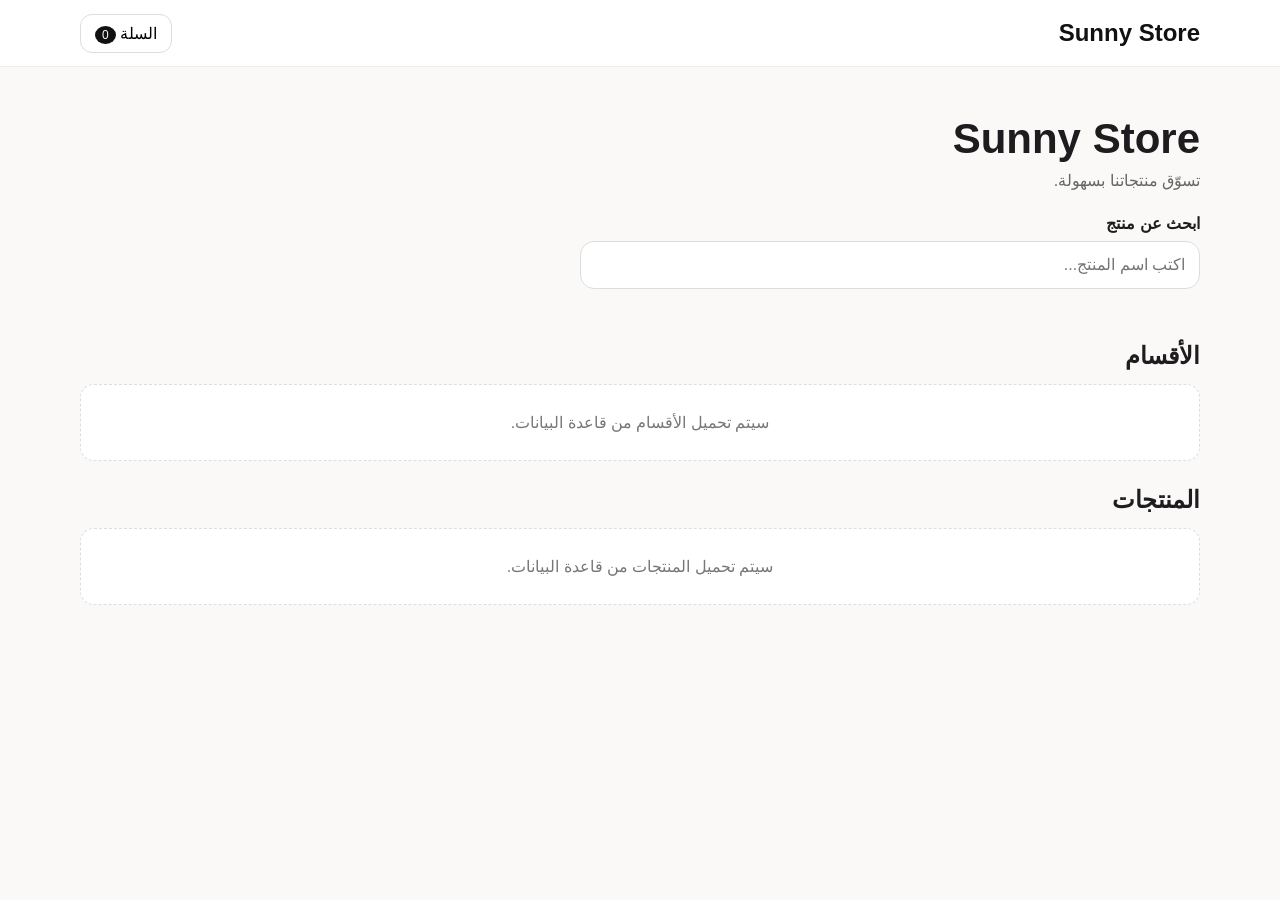
==== index.html @ 1f535475 "Add files via upload" ====
<!doctype html>
<html lang="ar" dir="rtl">
<head>
<meta charset="UTF-8"><meta name="viewport" content="width=device-width,initial-scale=1">
<title>Sunny Store</title><meta name="description" content="Sunny Store">
<link rel="stylesheet" href="style.css">
</head>
<body>
<header><div class="container header"><a class="brand" href="/">Sunny Store</a><button id="cartBtn">السلة <span id="cartCount">0</span></button></div></header>
<main>
<section class="container hero"><h1>Sunny Store</h1><p>تسوّق منتجاتنا بسهولة.</p><label for="search">ابحث عن منتج</label><input id="search" type="search" placeholder="اكتب اسم المنتج...">
</section>
<section class="container"><h2>الأقسام</h2><div id="categories" class="categories"><div class="empty">سيتم تحميل الأقسام من قاعدة البيانات.</div></div></section>
<section class="container"><div class="section-title"><h2>المنتجات</h2><span id="status"></span></div><div id="products" class="products"><div class="empty">سيتم تحميل المنتجات من قاعدة البيانات.</div></div></section>
</main>
<div id="cart" class="drawer-wrap"><div id="overlay" class="overlay"></div><aside class="drawer"><div class="drawer-head"><h2>السلة</h2><button id="closeCart">×</button></div><div id="cartItems" class="cart-items"></div><div class="cart-foot"><b>المجموع: <span id="total">0</span> د.ع</b><button id="checkout" class="primary">تثبيت الطلب</button></div></aside></div>
<div id="modal" class="modal"><div class="modal-card"><div class="drawer-head"><h2>معلومات الطلب</h2><button id="closeModal">×</button></div><form id="orderForm"><label>الاسم<input name="name" required></label><label>رقم الهاتف<input name="phone" type="tel" required></label><label>المحافظة<input name="governorate" required></label><label>العنوان<textarea name="address" required></textarea></label><label>ملاحظات<textarea name="notes"></textarea></label><button class="primary">إرسال الطلب</button><p id="message"></p></form></div></div>
<script type="module" src="app.js"></script>
</body></html>
---- style.css ----
*{box-sizing:border-box}body{margin:0;background:#faf9f7;color:#1d1d1f;font-family:Arial,"Noto Sans Arabic",sans-serif}button,input,textarea{font:inherit}button{cursor:pointer}.container{width:min(1120px,calc(100% - 28px));margin:auto}header{position:sticky;top:0;background:#fff;border-bottom:1px solid #eee;z-index:10}.header{height:66px;display:flex;align-items:center;justify-content:space-between}.brand{font-size:24px;font-weight:800;color:#111;text-decoration:none}header button{background:#fff;border:1px solid #ddd;border-radius:12px;padding:9px 14px}header span{background:#111;color:#fff;border-radius:50%;padding:2px 7px;font-size:12px}.hero{padding:48px 0 28px}.hero h1{font-size:42px;margin:0 0 8px}.hero p{color:#666;margin:0 0 24px}.hero label{display:block;font-weight:700;margin-bottom:8px}.hero input{width:min(620px,100%);padding:14px;border:1px solid #ddd;border-radius:14px;background:#fff}h2{margin:25px 0 14px}.categories{display:grid;grid-template-columns:repeat(5,1fr);gap:12px}.category{background:#fff;border:1px solid #eee;border-radius:14px;padding:18px;text-align:center}.products{display:grid;grid-template-columns:repeat(4,1fr);gap:16px;padding-bottom:60px}.empty{grid-column:1/-1;background:#fff;border:1px dashed #ddd;border-radius:14px;padding:28px;text-align:center;color:#777}.product{background:#fff;border:1px solid #eee;border-radius:16px;overflow:hidden}.image{aspect-ratio:1;background:#f0f0f0;display:grid;place-items:center;color:#999}.info{padding:13px}.info h3{font-size:16px;margin:0 0 8px}.primary{width:100%;border:0;background:#111;color:#fff;border-radius:11px;padding:12px}.drawer-wrap,.modal{display:none}.drawer-wrap.open,.modal.open{display:block}.overlay{position:fixed;inset:0;background:#0005;z-index:20}.drawer{position:fixed;right:0;top:0;height:100%;width:min(430px,92vw);background:#fff;z-index:21;display:flex;flex-direction:column}.drawer-head{display:flex;justify-content:space-between;align-items:center;padding:16px;border-bottom:1px solid #eee}.drawer-head h2{margin:0}.drawer-head button{border:0;background:none;font-size:28px}.cart-items{flex:1;overflow:auto;padding:16px}.cart-foot{padding:16px;border-top:1px solid #eee;display:grid;gap:12px}.modal{position:fixed;inset:0;background:#0006;z-index:30;padding:20px;overflow:auto}.modal-card{max-width:520px;background:#fff;border-radius:18px;margin:6vh auto;overflow:hidden}.modal form{padding:18px;display:grid;gap:13px}.modal label{display:grid;gap:6px;font-weight:700}.modal input,.modal textarea{padding:12px;border:1px solid #ddd;border-radius:10px;width:100%}.modal textarea{min-height:80px}.modal p{color:#555}@media(max-width:800px){.categories{grid-template-columns:repeat(2,1fr)}.products{grid-template-columns:repeat(2,1fr)}}
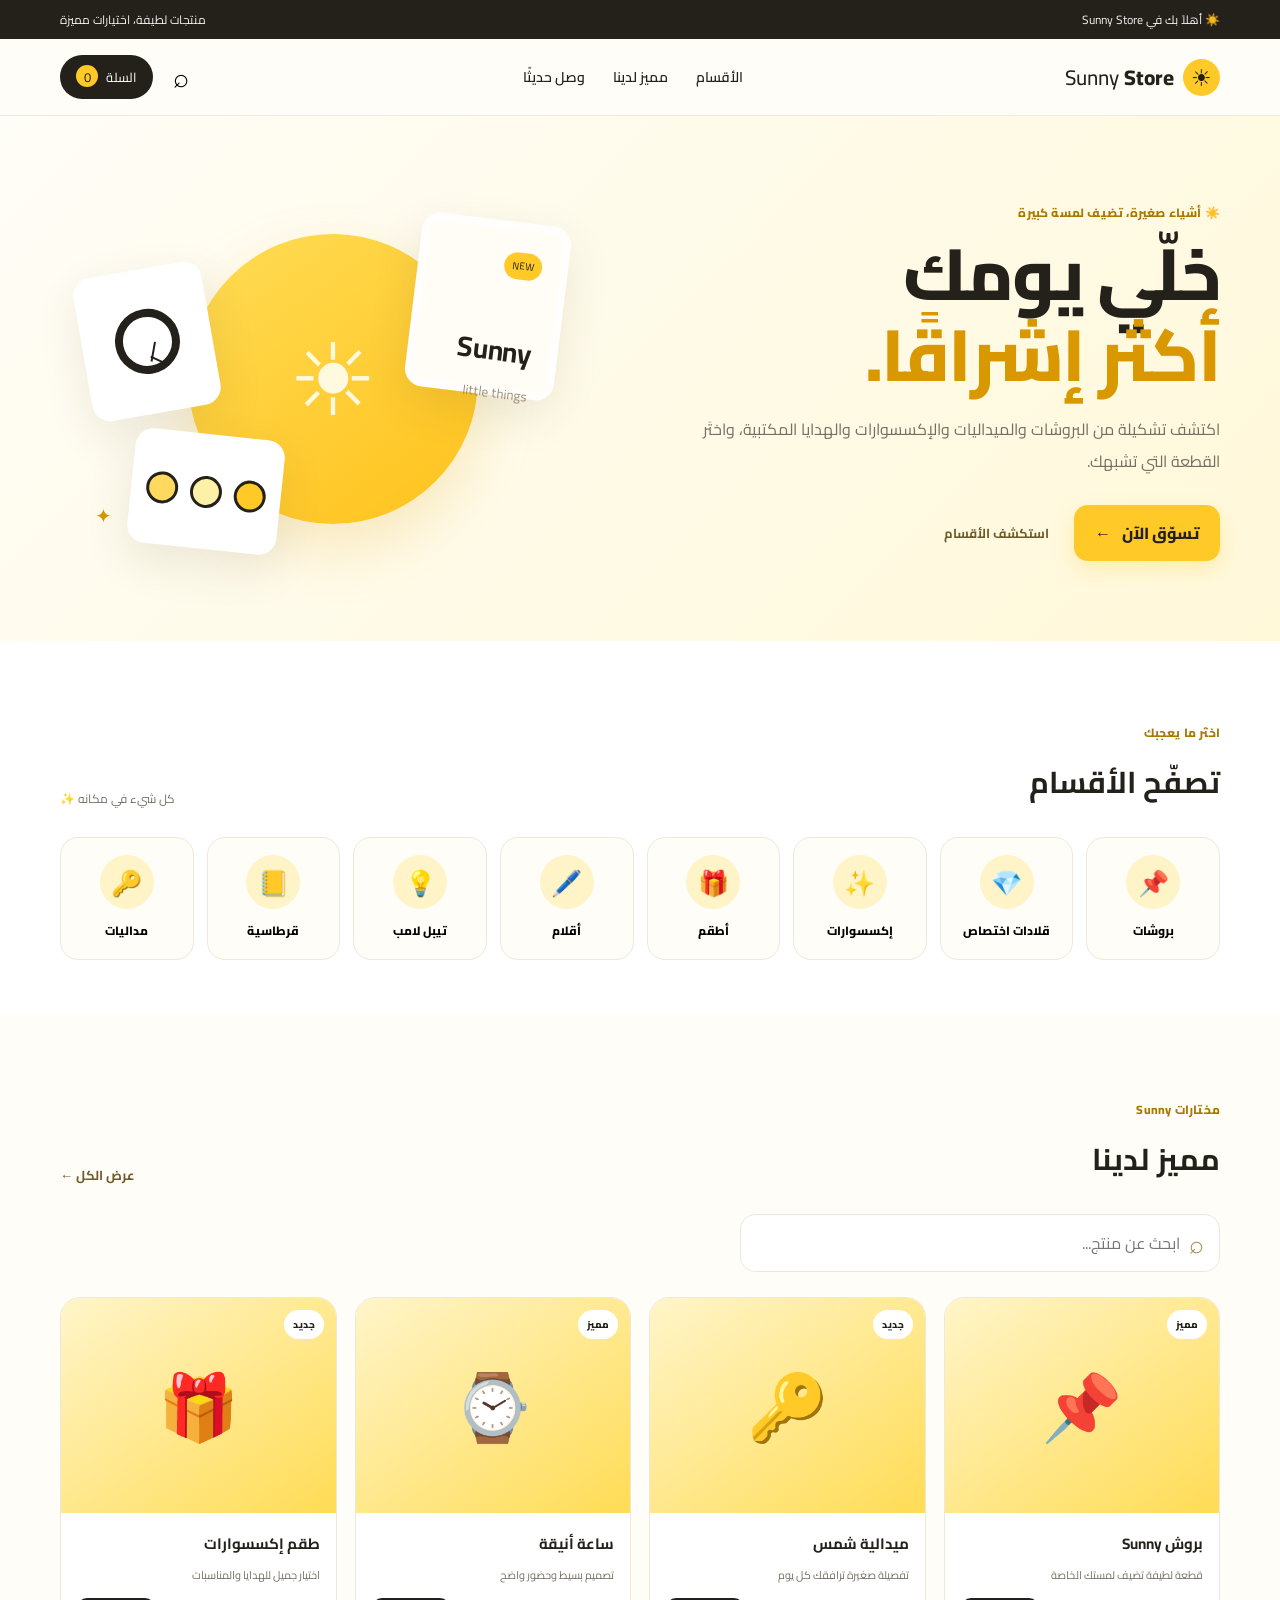
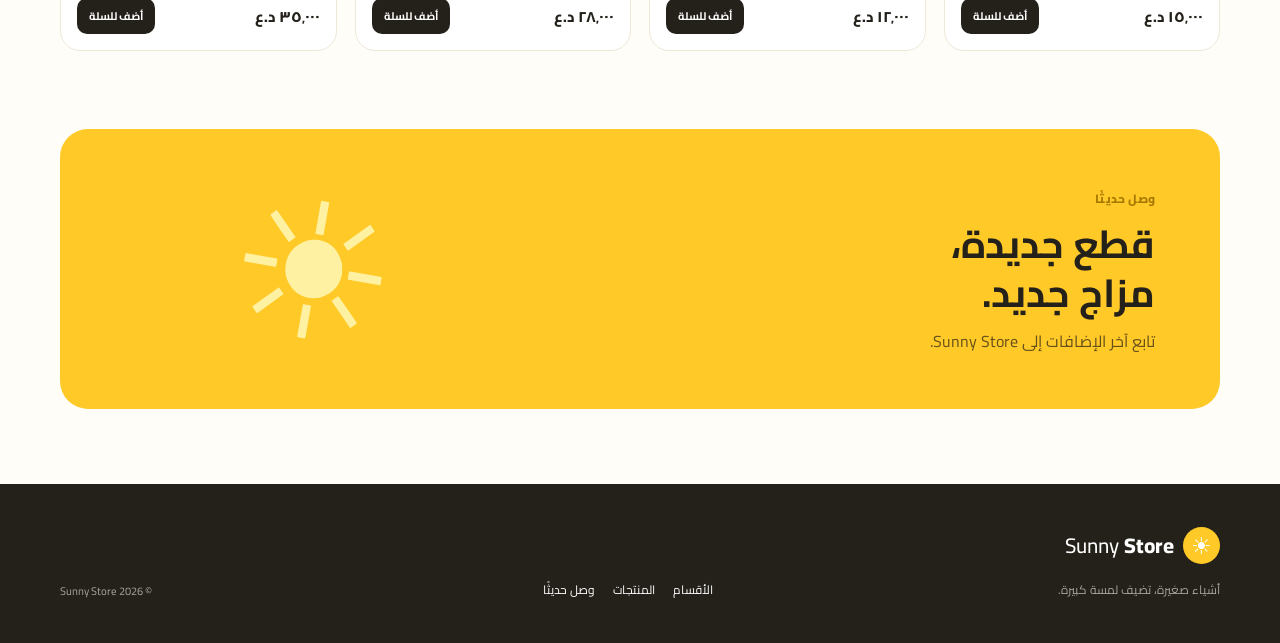
==== commit cdd25d63: "Add files via upload" ====
--- a/index.html
+++ b/index.html
@@ -1,19 +1,63 @@
 <!doctype html>
 <html lang="ar" dir="rtl">
 <head>
-<meta charset="UTF-8"><meta name="viewport" content="width=device-width,initial-scale=1">
-<title>Sunny Store</title><meta name="description" content="Sunny Store">
+<meta charset="UTF-8">
+<meta name="viewport" content="width=device-width,initial-scale=1">
+<title>Sunny Store | أشياء صغيرة، تضيف لمسة كبيرة</title>
+<meta name="description" content="Sunny Store — بروشات، ميداليات، إكسسوارات، أطقم، أقلام، تيبل لامب وقرطاسية.">
+<link rel="preconnect" href="https://fonts.googleapis.com">
+<link rel="preconnect" href="https://fonts.gstatic.com" crossorigin>
+<link href="https://fonts.googleapis.com/css2?family=Cairo:wght@400;500;600;700;800&display=swap" rel="stylesheet">
 <link rel="stylesheet" href="style.css">
 </head>
 <body>
-<header><div class="container header"><a class="brand" href="/">Sunny Store</a><button id="cartBtn">السلة <span id="cartCount">0</span></button></div></header>
-<main>
-<section class="container hero"><h1>Sunny Store</h1><p>تسوّق منتجاتنا بسهولة.</p><label for="search">ابحث عن منتج</label><input id="search" type="search" placeholder="اكتب اسم المنتج...">
+<div class="topbar"><div class="container topbar-inner"><span>☀️ أهلاً بك في Sunny Store</span><span>منتجات لطيفة، اختيارات مميزة</span></div></div>
+<header class="site-header">
+  <div class="container nav">
+    <button class="mobile-menu" id="mobileMenu" aria-label="فتح القائمة">☰</button>
+    <a class="brand" href="#top" aria-label="Sunny Store">
+      <span class="brand-sun">☀</span><span>Sunny <b>Store</b></span>
+    </a>
+    <nav id="mainNav">
+      <a href="#categories">الأقسام</a><a href="#featured">مميز لدينا</a><a href="#new">وصل حديثًا</a>
+    </nav>
+    <div class="nav-actions">
+      <button class="icon-btn" id="searchFocus" aria-label="البحث">⌕</button>
+      <button class="cart-btn" id="cartBtn">السلة <span id="cartCount">0</span></button>
+    </div>
+  </div>
+</header>
+<main id="top">
+<section class="hero">
+  <div class="container hero-grid">
+    <div class="hero-copy">
+      <span class="eyebrow">☀️ أشياء صغيرة، تضيف لمسة كبيرة</span>
+      <h1>خلّي يومك<br><span>أكثر إشراقًا.</span></h1>
+      <p>اكتشف تشكيلة من البروشات والميداليات والإكسسوارات والهدايا المكتبية، واختَر القطعة التي تشبهك.</p>
+      <div class="hero-actions"><a class="primary hero-cta" href="#featured">تسوّق الآن <span>←</span></a><a class="text-link" href="#categories">استكشف الأقسام</a></div>
+    </div>
+    <div class="hero-art" aria-label="Sunny Store">
+      <div class="sun-disc">☀</div><div class="spark s1">✦</div><div class="spark s2">✦</div><div class="spark s3">•</div>
+      <div class="art-card card-one"><span>NEW</span><strong>Sunny</strong><small>little things</small></div>
+      <div class="art-card card-two"><div class="fake-watch"></div></div>
+      <div class="art-card card-three"><div class="fake-pins"><i></i><i></i><i></i></div></div>
+    </div>
+  </div>
 </section>
-<section class="container"><h2>الأقسام</h2><div id="categories" class="categories"><div class="empty">سيتم تحميل الأقسام من قاعدة البيانات.</div></div></section>
-<section class="container"><div class="section-title"><h2>المنتجات</h2><span id="status"></span></div><div id="products" class="products"><div class="empty">سيتم تحميل المنتجات من قاعدة البيانات.</div></div></section>
+<section class="category-strip" id="categories">
+ <div class="container"><div class="section-heading"><div><span class="eyebrow">اختَر ما يعجبك</span><h2>تصفّح الأقسام</h2></div><span class="heading-note">كل شيء في مكانه ✨</span></div>
+ <div id="categoriesGrid" class="categories-grid"></div></div>
+</section>
+<section class="products-section" id="featured">
+ <div class="container"><div class="section-heading"><div><span class="eyebrow">مختارات Sunny</span><h2>مميز لدينا</h2></div><a href="#products" class="text-link">عرض الكل ←</a></div>
+ <div class="search-box"><span>⌕</span><input id="search" type="search" placeholder="ابحث عن منتج..." autocomplete="off"></div>
+ <div id="products" class="products-grid"></div>
+ </div>
+</section>
+<section class="new-section" id="new"><div class="container promo"><div><span class="eyebrow">وصل حديثًا</span><h2>قطع جديدة،<br>مزاج جديد.</h2><p>تابع آخر الإضافات إلى Sunny Store.</p></div><div class="promo-sun">☀</div></div></section>
 </main>
-<div id="cart" class="drawer-wrap"><div id="overlay" class="overlay"></div><aside class="drawer"><div class="drawer-head"><h2>السلة</h2><button id="closeCart">×</button></div><div id="cartItems" class="cart-items"></div><div class="cart-foot"><b>المجموع: <span id="total">0</span> د.ع</b><button id="checkout" class="primary">تثبيت الطلب</button></div></aside></div>
-<div id="modal" class="modal"><div class="modal-card"><div class="drawer-head"><h2>معلومات الطلب</h2><button id="closeModal">×</button></div><form id="orderForm"><label>الاسم<input name="name" required></label><label>رقم الهاتف<input name="phone" type="tel" required></label><label>المحافظة<input name="governorate" required></label><label>العنوان<textarea name="address" required></textarea></label><label>ملاحظات<textarea name="notes"></textarea></label><button class="primary">إرسال الطلب</button><p id="message"></p></form></div></div>
+<footer><div class="container footer-inner"><div><a class="brand footer-brand" href="#top"><span class="brand-sun">☀</span><span>Sunny <b>Store</b></span></a><p>أشياء صغيرة، تضيف لمسة كبيرة.</p></div><div class="footer-links"><a href="#categories">الأقسام</a><a href="#featured">المنتجات</a><a href="#new">وصل حديثًا</a></div><div class="footer-copy">© <span id="year"></span> Sunny Store</div></div></footer>
+<div id="cart" class="drawer-wrap" aria-hidden="true"><div id="overlay" class="overlay"></div><aside class="drawer"><div class="drawer-head"><div><span class="eyebrow">اختياراتك</span><h2>السلة</h2></div><button id="closeCart" class="close-btn">×</button></div><div id="cartItems" class="cart-items"><div class="empty-cart">السلة فارغة حاليًا ☀️</div></div><div class="cart-foot"><div><span>المجموع</span><strong><span id="total">0</span> د.ع</strong></div><button id="checkout" class="primary">إتمام الطلب</button></div></aside></div>
+<div id="modal" class="modal" aria-hidden="true"><div class="modal-card"><div class="drawer-head"><div><span class="eyebrow">خطوة أخيرة</span><h2>معلومات الطلب</h2></div><button id="closeModal" class="close-btn">×</button></div><form id="orderForm"><label>الاسم<input name="name" required placeholder="الاسم الكامل"></label><label>رقم الهاتف<input name="phone" type="tel" required placeholder="07xxxxxxxxx"></label><label>المحافظة<input name="governorate" required placeholder="مثال: كربلاء"></label><label>العنوان<textarea name="address" required placeholder="المنطقة، الشارع، أقرب نقطة دالة"></textarea></label><label>ملاحظات <small>(اختياري)</small><textarea name="notes" placeholder="أي ملاحظة على الطلب"></textarea></label><button class="primary" type="submit">إرسال الطلب</button><p id="message"></p></form></div></div>
 <script type="module" src="app.js"></script>
 </body></html>
--- a/style.css
+++ b/style.css
@@ -1 +1,3 @@
-*{box-sizing:border-box}body{margin:0;background:#faf9f7;color:#1d1d1f;font-family:Arial,"Noto Sans Arabic",sans-serif}button,input,textarea{font:inherit}button{cursor:pointer}.container{width:min(1120px,calc(100% - 28px));margin:auto}header{position:sticky;top:0;background:#fff;border-bottom:1px solid #eee;z-index:10}.header{height:66px;display:flex;align-items:center;justify-content:space-between}.brand{font-size:24px;font-weight:800;color:#111;text-decoration:none}header button{background:#fff;border:1px solid #ddd;border-radius:12px;padding:9px 14px}header span{background:#111;color:#fff;border-radius:50%;padding:2px 7px;font-size:12px}.hero{padding:48px 0 28px}.hero h1{font-size:42px;margin:0 0 8px}.hero p{color:#666;margin:0 0 24px}.hero label{display:block;font-weight:700;margin-bottom:8px}.hero input{width:min(620px,100%);padding:14px;border:1px solid #ddd;border-radius:14px;background:#fff}h2{margin:25px 0 14px}.categories{display:grid;grid-template-columns:repeat(5,1fr);gap:12px}.category{background:#fff;border:1px solid #eee;border-radius:14px;padding:18px;text-align:center}.products{display:grid;grid-template-columns:repeat(4,1fr);gap:16px;padding-bottom:60px}.empty{grid-column:1/-1;background:#fff;border:1px dashed #ddd;border-radius:14px;padding:28px;text-align:center;color:#777}.product{background:#fff;border:1px solid #eee;border-radius:16px;overflow:hidden}.image{aspect-ratio:1;background:#f0f0f0;display:grid;place-items:center;color:#999}.info{padding:13px}.info h3{font-size:16px;margin:0 0 8px}.primary{width:100%;border:0;background:#111;color:#fff;border-radius:11px;padding:12px}.drawer-wrap,.modal{display:none}.drawer-wrap.open,.modal.open{display:block}.overlay{position:fixed;inset:0;background:#0005;z-index:20}.drawer{position:fixed;right:0;top:0;height:100%;width:min(430px,92vw);background:#fff;z-index:21;display:flex;flex-direction:column}.drawer-head{display:flex;justify-content:space-between;align-items:center;padding:16px;border-bottom:1px solid #eee}.drawer-head h2{margin:0}.drawer-head button{border:0;background:none;font-size:28px}.cart-items{flex:1;overflow:auto;padding:16px}.cart-foot{padding:16px;border-top:1px solid #eee;display:grid;gap:12px}.modal{position:fixed;inset:0;background:#0006;z-index:30;padding:20px;overflow:auto}.modal-card{max-width:520px;background:#fff;border-radius:18px;margin:6vh auto;overflow:hidden}.modal form{padding:18px;display:grid;gap:13px}.modal label{display:grid;gap:6px;font-weight:700}.modal input,.modal textarea{padding:12px;border:1px solid #ddd;border-radius:10px;width:100%}.modal textarea{min-height:80px}.modal p{color:#555}@media(max-width:800px){.categories{grid-template-columns:repeat(2,1fr)}.products{grid-template-columns:repeat(2,1fr)}}
+:root{--yellow:#ffc928;--yellow2:#ffdf68;--yellow3:#fff4c7;--ink:#24211b;--muted:#756f63;--cream:#fffdf7;--white:#fff;--line:#eee8d9;--shadow:0 16px 45px rgba(72,57,15,.10);--radius:22px}*{box-sizing:border-box}html{scroll-behavior:smooth}body{margin:0;background:var(--cream);color:var(--ink);font-family:Cairo,Arial,sans-serif}a{text-decoration:none;color:inherit}button,input,textarea{font:inherit}.container{width:min(1160px,calc(100% - 36px));margin:auto}.topbar{background:var(--ink);color:#fff;font-size:12px}.topbar-inner{display:flex;justify-content:space-between;padding:8px 0;opacity:.95}.site-header{position:sticky;top:0;z-index:20;background:rgba(255,253,247,.92);backdrop-filter:blur(12px);border-bottom:1px solid rgba(238,232,217,.8)}.nav{height:76px;display:flex;align-items:center;gap:35px}.brand{display:flex;align-items:center;gap:9px;font-size:21px;font-weight:500;white-space:nowrap}.brand b{font-weight:800}.brand-sun{display:grid;place-items:center;width:37px;height:37px;background:var(--yellow);border-radius:50%;font-size:23px;line-height:1}.nav nav{display:flex;gap:28px;margin-inline:auto;font-size:14px;font-weight:600}.nav nav a:hover,.text-link:hover{color:#b98400}.nav-actions{display:flex;align-items:center;gap:8px}.icon-btn,.cart-btn,.mobile-menu{border:0;background:transparent;cursor:pointer}.icon-btn{font-size:27px;width:40px}.cart-btn{background:var(--ink);color:#fff;border-radius:999px;padding:10px 16px;font-size:13px}.cart-btn span{display:inline-grid;place-items:center;background:var(--yellow);color:var(--ink);width:22px;height:22px;border-radius:50%;margin-right:5px}.mobile-menu{display:none;font-size:24px}.hero{background:linear-gradient(135deg,#fffdf7 0%,#fff8d9 100%);overflow:hidden}.hero-grid{min-height:525px;display:grid;grid-template-columns:1.02fr .98fr;align-items:center;gap:45px}.eyebrow{display:inline-block;color:#a87900;font-size:12px;font-weight:800;letter-spacing:.2px;margin-bottom:10px}.hero h1{font-size:clamp(42px,6vw,72px);line-height:1.12;margin:0 0 18px;font-weight:800;letter-spacing:-2px}.hero h1 span{color:#d99800}.hero p{color:var(--muted);font-size:16px;line-height:2;max-width:550px;margin:0}.hero-actions{display:flex;align-items:center;gap:25px;margin-top:28px}.primary{border:0;cursor:pointer;background:var(--yellow);color:var(--ink);font-weight:800;border-radius:14px;padding:13px 21px;box-shadow:0 8px 20px rgba(255,201,40,.25);transition:.2s}.primary:hover{transform:translateY(-2px);background:#ffbe00}.hero-cta span{margin-right:8px}.text-link{font-weight:700;font-size:13px;color:#6e5b2b}.hero-art{height:430px;position:relative;display:grid;place-items:center}.sun-disc{position:absolute;width:290px;height:290px;border-radius:50%;background:linear-gradient(145deg,#ffdc55,#ffc21c);font-size:100px;display:grid;place-items:center;color:#fff9df;box-shadow:0 25px 60px rgba(222,159,0,.2)}.spark{position:absolute;color:#d49a00;font-size:28px}.s1{top:55px;right:40px}.s2{bottom:60px;left:35px;font-size:20px}.s3{top:120px;left:70px}.art-card{position:absolute;background:#fff;border:8px solid rgba(255,255,255,.75);box-shadow:var(--shadow);border-radius:18px}.card-one{right:8%;top:55px;width:150px;height:175px;transform:rotate(7deg);padding:18px;background:#fffdf5}.card-one span{font-size:10px;background:var(--yellow);padding:4px 8px;border-radius:20px}.card-one strong{display:block;font-size:28px;margin-top:48px}.card-one small{color:#9b9076}.card-two{left:4%;top:105px;width:130px;height:145px;transform:rotate(-10deg);display:grid;place-items:center}.fake-watch{width:65px;height:65px;border:8px solid var(--ink);border-radius:50%;position:relative}.fake-watch:before,.fake-watch:after{content:"";position:absolute;left:50%;top:50%;width:2px;height:20px;background:var(--ink);transform-origin:bottom;transform:rotate(20deg);}.fake-watch:after{height:15px;transform:rotate(125deg)}.card-three{left:13%;bottom:45px;width:150px;height:115px;transform:rotate(6deg);display:grid;place-items:center}.fake-pins{display:flex;gap:12px}.fake-pins i{width:32px;height:32px;border-radius:50%;background:var(--yellow);border:3px solid var(--ink)}.fake-pins i:nth-child(2){background:#fff0a8}.fake-pins i:nth-child(3){background:#ffd95d}.category-strip{padding:75px 0 55px;background:#fff}.section-heading{display:flex;align-items:end;justify-content:space-between;margin-bottom:27px}.section-heading h2{margin:0;font-size:30px}.heading-note{font-size:12px;color:var(--muted)}.categories-grid{display:grid;grid-template-columns:repeat(8,1fr);gap:13px}.category-card{border:1px solid var(--line);background:var(--cream);border-radius:18px;padding:17px 8px;text-align:center;cursor:pointer;transition:.2s}.category-card:hover{transform:translateY(-4px);border-color:#f4cf62;box-shadow:0 10px 25px rgba(90,70,10,.07)}.cat-icon{width:54px;height:54px;margin:0 auto 10px;border-radius:50%;display:grid;place-items:center;background:var(--yellow3);font-size:25px}.category-card h3{font-size:12px;margin:0;font-weight:800}.products-section{padding:78px 0;background:var(--cream)}.search-box{background:#fff;border:1px solid var(--line);border-radius:15px;display:flex;align-items:center;gap:9px;padding:0 15px;max-width:480px;margin-bottom:25px}.search-box span{font-size:25px;color:#a58c4e}.search-box input{border:0;outline:0;width:100%;padding:13px 0;background:transparent}.products-grid{display:grid;grid-template-columns:repeat(4,1fr);gap:18px}.product-card{background:#fff;border:1px solid var(--line);border-radius:20px;overflow:hidden;transition:.2s}.product-card:hover{transform:translateY(-4px);box-shadow:var(--shadow)}.product-image{height:215px;background:linear-gradient(145deg,#fff5c9,#ffdc55);display:grid;place-items:center;font-size:65px;position:relative}.product-image .tag{position:absolute;top:12px;right:12px;background:#fff;border-radius:999px;padding:5px 9px;font-size:10px;font-weight:800}.product-body{padding:16px}.product-body h3{font-size:15px;margin:0 0 7px}.product-body p{font-size:11px;color:var(--muted);margin:0 0 13px}.price-row{display:flex;align-items:center;justify-content:space-between}.price{font-size:15px;font-weight:800}.add-btn{border:0;background:var(--ink);color:#fff;border-radius:10px;padding:8px 12px;cursor:pointer;font-size:11px;font-weight:700}.new-section{padding:0 0 75px}.promo{min-height:255px;border-radius:28px;background:var(--yellow);display:flex;align-items:center;justify-content:space-between;padding:45px 65px;overflow:hidden;position:relative}.promo h2{font-size:39px;line-height:1.25;margin:0 0 9px}.promo p{margin:0;color:#66501a}.promo-sun{font-size:190px;color:#fff1a2;line-height:1;transform:rotate(10deg);margin-left:10%}footer{background:var(--ink);color:#fff;padding:42px 0}.footer-inner{display:grid;grid-template-columns:1.3fr .7fr 1fr;align-items:end;gap:30px}.footer-brand{color:#fff}.footer-inner p{font-size:12px;color:#aaa49a;margin:13px 0 0}.footer-links{display:flex;gap:18px;font-size:12px}.footer-links a:hover{color:var(--yellow)}.footer-copy{text-align:left;color:#aaa49a;font-size:11px}.drawer-wrap,.modal{display:none}.drawer-wrap.open,.modal.open{display:block}.overlay{position:fixed;inset:0;background:rgba(20,18,12,.45);z-index:40}.drawer{position:fixed;z-index:41;right:0;top:0;height:100%;width:min(420px,92vw);background:#fff;box-shadow:-15px 0 50px rgba(0,0,0,.15);display:flex;flex-direction:column;padding:25px}.drawer-head{display:flex;align-items:center;justify-content:space-between;border-bottom:1px solid var(--line);padding-bottom:18px}.drawer-head h2{margin:0;font-size:22px}.close-btn{border:0;background:var(--yellow3);border-radius:50%;width:36px;height:36px;cursor:pointer;font-size:24px}.cart-items{flex:1;overflow:auto;padding:18px 0}.empty-cart{text-align:center;color:var(--muted);padding:50px 0}.cart-foot{border-top:1px solid var(--line);padding-top:18px}.cart-foot>div{display:flex;justify-content:space-between;margin-bottom:15px}.modal{position:fixed;inset:0;background:rgba(20,18,12,.5);z-index:50;padding:20px;overflow:auto}.modal-card{background:#fff;border-radius:24px;width:min(540px,100%);margin:5vh auto;padding:25px}.modal form{padding-top:20px}.modal label{display:block;font-size:12px;font-weight:700;margin-bottom:13px}.modal input,.modal textarea{width:100%;margin-top:6px;border:1px solid var(--line);border-radius:11px;padding:11px;outline:none;background:#fffdf8}.modal textarea{min-height:75px;resize:vertical}.modal small{color:var(--muted);font-weight:400}.modal form .primary{width:100%;margin-top:5px}.modal form p{text-align:center;font-size:12px;color:#4e8b32}.status-empty{grid-column:1/-1;text-align:center;padding:50px;color:var(--muted)}
+@media(max-width:900px){.nav{gap:12px}.nav nav{display:none}.mobile-menu{display:block}.categories-grid{grid-template-columns:repeat(4,1fr)}.products-grid{grid-template-columns:repeat(2,1fr)}.hero-grid{grid-template-columns:1fr;padding:55px 0}.hero-art{height:320px;order:-1}.sun-disc{width:230px;height:230px;font-size:75px}.card-one{right:5%;top:35px}.card-two{left:8%;top:65px}.card-three{left:20%;bottom:20px}.footer-inner{grid-template-columns:1fr 1fr}.footer-copy{text-align:right}}
+@media(max-width:600px){.container{width:min(100% - 24px,1160px)}.topbar-inner span:last-child{display:none}.nav{height:65px}.brand{font-size:18px}.brand-sun{width:32px;height:32px;font-size:19px}.icon-btn{display:none}.cart-btn{padding:8px 12px}.hero-grid{min-height:auto;padding:45px 0 20px}.hero h1{font-size:44px;letter-spacing:-1px}.hero p{font-size:14px}.hero-art{height:280px}.sun-disc{width:190px;height:190px;font-size:60px}.art-card{transform:scale(.8)}.card-one{right:0;top:25px}.card-two{left:0;top:60px}.card-three{left:16%;bottom:5px}.section-heading{align-items:center}.section-heading h2{font-size:25px}.heading-note{display:none}.categories-grid{grid-template-columns:repeat(4,1fr);gap:8px}.category-card{padding:12px 3px}.cat-icon{width:45px;height:45px;font-size:20px}.category-card h3{font-size:10px}.products-section{padding:55px 0}.products-grid{gap:10px}.product-image{height:155px;font-size:50px}.product-body{padding:12px}.product-body h3{font-size:13px}.product-body p{display:none}.price{font-size:12px}.add-btn{padding:7px 8px;font-size:10px}.promo{padding:35px 25px;min-height:220px}.promo h2{font-size:30px}.promo-sun{font-size:120px;margin-left:0}.footer-inner{grid-template-columns:1fr}.footer-links{flex-wrap:wrap}.footer-copy{text-align:right}.hero-actions{gap:15px}}
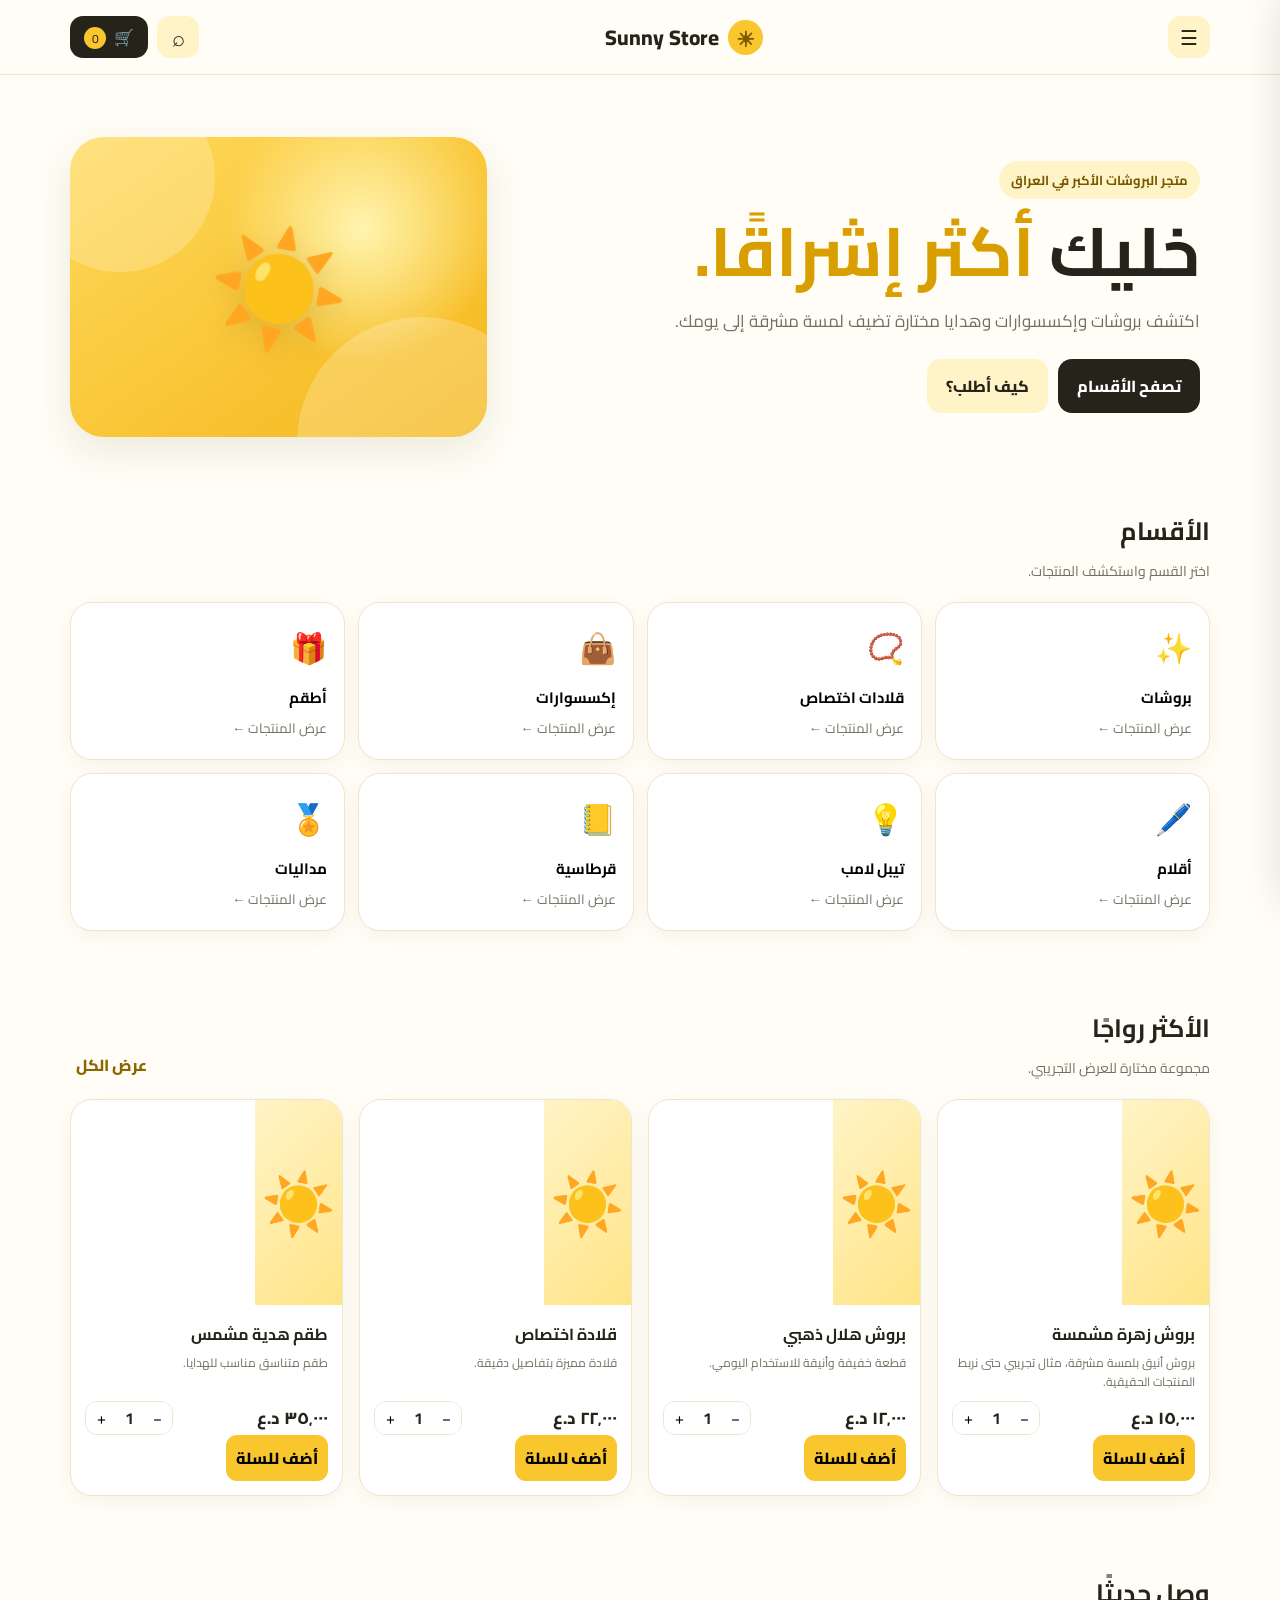
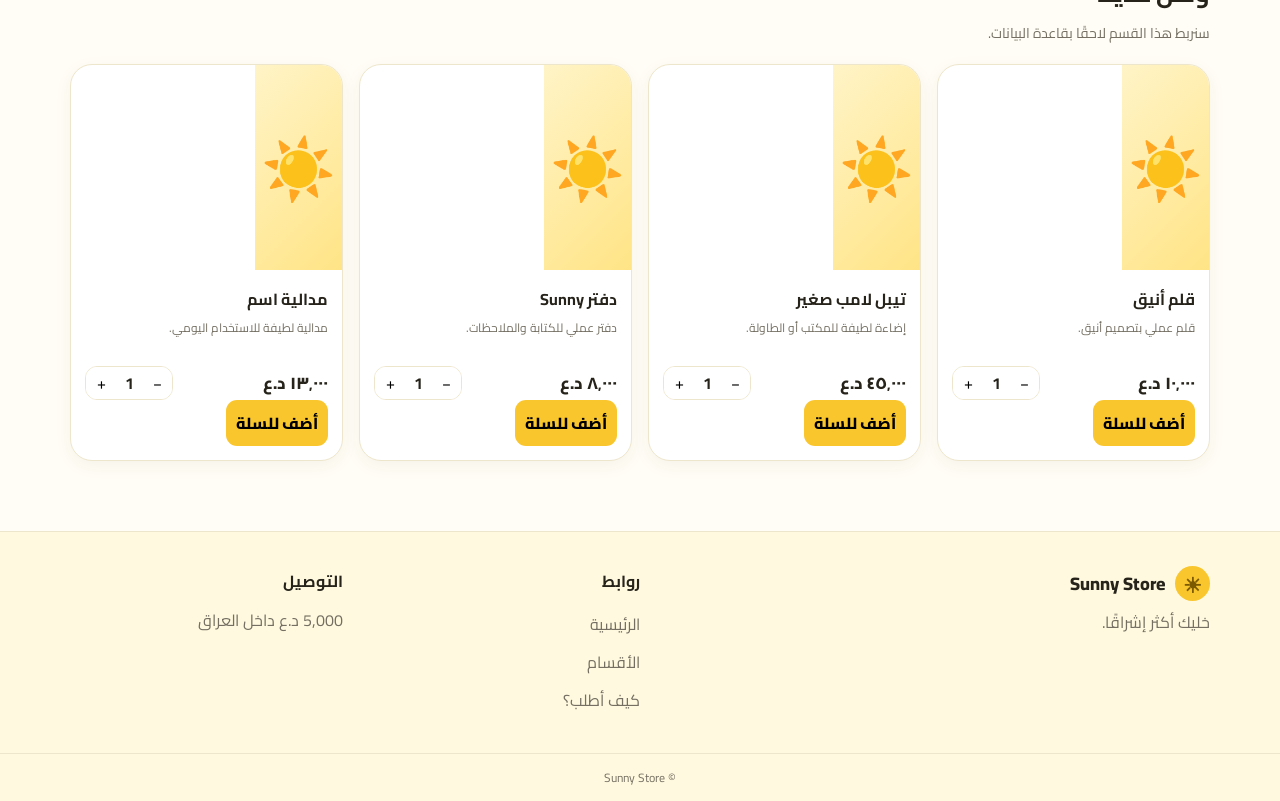
==== commit d66849fe: "Add files via upload" ====
--- a/index.html
+++ b/index.html
@@ -1,63 +1,94 @@
 <!doctype html>
 <html lang="ar" dir="rtl">
 <head>
-<meta charset="UTF-8">
-<meta name="viewport" content="width=device-width,initial-scale=1">
-<title>Sunny Store | أشياء صغيرة، تضيف لمسة كبيرة</title>
-<meta name="description" content="Sunny Store — بروشات، ميداليات، إكسسوارات، أطقم، أقلام، تيبل لامب وقرطاسية.">
-<link rel="preconnect" href="https://fonts.googleapis.com">
-<link rel="preconnect" href="https://fonts.gstatic.com" crossorigin>
-<link href="https://fonts.googleapis.com/css2?family=Cairo:wght@400;500;600;700;800&display=swap" rel="stylesheet">
-<link rel="stylesheet" href="style.css">
+  <meta charset="UTF-8" />
+  <meta name="viewport" content="width=device-width, initial-scale=1.0" />
+  <meta name="description" content="Sunny Store — متجر البروشات الأكبر في العراق." />
+  <title>Sunny Store</title>
+  <link rel="preconnect" href="https://fonts.googleapis.com">
+  <link rel="preconnect" href="https://fonts.gstatic.com" crossorigin>
+  <link href="https://fonts.googleapis.com/css2?family=Cairo:wght@400;500;600;700;800&display=swap" rel="stylesheet">
+  <link rel="stylesheet" href="style.css" />
 </head>
 <body>
-<div class="topbar"><div class="container topbar-inner"><span>☀️ أهلاً بك في Sunny Store</span><span>منتجات لطيفة، اختيارات مميزة</span></div></div>
-<header class="site-header">
-  <div class="container nav">
-    <button class="mobile-menu" id="mobileMenu" aria-label="فتح القائمة">☰</button>
-    <a class="brand" href="#top" aria-label="Sunny Store">
-      <span class="brand-sun">☀</span><span>Sunny <b>Store</b></span>
-    </a>
-    <nav id="mainNav">
-      <a href="#categories">الأقسام</a><a href="#featured">مميز لدينا</a><a href="#new">وصل حديثًا</a>
+  <div id="toast" class="toast" aria-live="polite"></div>
+
+  <aside id="sideMenu" class="side-menu" aria-hidden="true">
+    <div class="side-head">
+      <div class="brand small-brand"><span class="sun-mark">☀</span><span>Sunny Store</span></div>
+      <button class="icon-btn" data-close-menu aria-label="إغلاق">×</button>
+    </div>
+    <nav class="side-nav">
+      <button data-route="home">الرئيسية</button>
+      <button data-route="categories">الأقسام</button>
+      <button data-open-search>البحث عن منتج</button>
+      <button data-route="how-to-order">كيف أطلب؟</button>
+      <button data-open-cart>السلة <span class="menu-count" id="menuCartCount">0</span></button>
     </nav>
-    <div class="nav-actions">
-      <button class="icon-btn" id="searchFocus" aria-label="البحث">⌕</button>
-      <button class="cart-btn" id="cartBtn">السلة <span id="cartCount">0</span></button>
+    <div class="side-note">متجر البروشات الأكبر في العراق.</div>
+  </aside>
+  <div id="overlay" class="overlay" hidden></div>
+
+  <header class="site-header">
+    <div class="header-inner">
+      <button id="menuBtn" class="icon-btn menu-btn" aria-label="فتح القائمة">☰</button>
+      <a href="#/" class="brand" aria-label="Sunny Store الرئيسية">
+        <span class="logo-slot"><span class="sun-mark">☀</span></span>
+        <span>Sunny Store</span>
+      </a>
+      <div class="header-actions">
+        <button class="search-toggle icon-btn" data-open-search aria-label="بحث">⌕</button>
+        <button class="cart-btn" data-open-cart aria-label="السلة">🛒 <span id="cartCount">0</span></button>
+      </div>
+    </div>
+  </header>
+
+  <main id="app" class="app"></main>
+
+  <footer class="site-footer">
+    <div class="footer-inner">
+      <div><div class="brand footer-brand"><span class="sun-mark">☀</span> Sunny Store</div><p>خليك أكثر إشراقًا.</p></div>
+      <div><strong>روابط</strong><button data-route="home">الرئيسية</button><button data-route="categories">الأقسام</button><button data-route="how-to-order">كيف أطلب؟</button></div>
+      <div><strong>التوصيل</strong><p>5,000 د.ع داخل العراق</p></div>
+    </div>
+    <div class="copyright">© Sunny Store</div>
+  </footer>
+
+  <div id="searchPanel" class="modal" hidden>
+    <div class="modal-card search-card">
+      <button class="modal-close" data-close-search>×</button>
+      <h2>البحث عن منتج</h2>
+      <div class="search-box large"><span>⌕</span><input id="globalSearch" type="search" placeholder="اكتب اسم المنتج..." autocomplete="off"></div>
+      <div id="searchResults" class="search-results"></div>
     </div>
   </div>
-</header>
-<main id="top">
-<section class="hero">
-  <div class="container hero-grid">
-    <div class="hero-copy">
-      <span class="eyebrow">☀️ أشياء صغيرة، تضيف لمسة كبيرة</span>
-      <h1>خلّي يومك<br><span>أكثر إشراقًا.</span></h1>
-      <p>اكتشف تشكيلة من البروشات والميداليات والإكسسوارات والهدايا المكتبية، واختَر القطعة التي تشبهك.</p>
-      <div class="hero-actions"><a class="primary hero-cta" href="#featured">تسوّق الآن <span>←</span></a><a class="text-link" href="#categories">استكشف الأقسام</a></div>
-    </div>
-    <div class="hero-art" aria-label="Sunny Store">
-      <div class="sun-disc">☀</div><div class="spark s1">✦</div><div class="spark s2">✦</div><div class="spark s3">•</div>
-      <div class="art-card card-one"><span>NEW</span><strong>Sunny</strong><small>little things</small></div>
-      <div class="art-card card-two"><div class="fake-watch"></div></div>
-      <div class="art-card card-three"><div class="fake-pins"><i></i><i></i><i></i></div></div>
+
+  <div id="cartPanel" class="drawer" hidden>
+    <div class="drawer-card">
+      <div class="drawer-head"><h2>سلة التسوق</h2><button class="modal-close" data-close-cart>×</button></div>
+      <div id="cartItems" class="cart-items"></div>
+      <div id="cartSummary" class="cart-summary"></div>
+      <button id="checkoutBtn" class="primary-btn full">إتمام الطلب</button>
     </div>
   </div>
-</section>
-<section class="category-strip" id="categories">
- <div class="container"><div class="section-heading"><div><span class="eyebrow">اختَر ما يعجبك</span><h2>تصفّح الأقسام</h2></div><span class="heading-note">كل شيء في مكانه ✨</span></div>
- <div id="categoriesGrid" class="categories-grid"></div></div>
-</section>
-<section class="products-section" id="featured">
- <div class="container"><div class="section-heading"><div><span class="eyebrow">مختارات Sunny</span><h2>مميز لدينا</h2></div><a href="#products" class="text-link">عرض الكل ←</a></div>
- <div class="search-box"><span>⌕</span><input id="search" type="search" placeholder="ابحث عن منتج..." autocomplete="off"></div>
- <div id="products" class="products-grid"></div>
- </div>
-</section>
-<section class="new-section" id="new"><div class="container promo"><div><span class="eyebrow">وصل حديثًا</span><h2>قطع جديدة،<br>مزاج جديد.</h2><p>تابع آخر الإضافات إلى Sunny Store.</p></div><div class="promo-sun">☀</div></div></section>
-</main>
-<footer><div class="container footer-inner"><div><a class="brand footer-brand" href="#top"><span class="brand-sun">☀</span><span>Sunny <b>Store</b></span></a><p>أشياء صغيرة، تضيف لمسة كبيرة.</p></div><div class="footer-links"><a href="#categories">الأقسام</a><a href="#featured">المنتجات</a><a href="#new">وصل حديثًا</a></div><div class="footer-copy">© <span id="year"></span> Sunny Store</div></div></footer>
-<div id="cart" class="drawer-wrap" aria-hidden="true"><div id="overlay" class="overlay"></div><aside class="drawer"><div class="drawer-head"><div><span class="eyebrow">اختياراتك</span><h2>السلة</h2></div><button id="closeCart" class="close-btn">×</button></div><div id="cartItems" class="cart-items"><div class="empty-cart">السلة فارغة حاليًا ☀️</div></div><div class="cart-foot"><div><span>المجموع</span><strong><span id="total">0</span> د.ع</strong></div><button id="checkout" class="primary">إتمام الطلب</button></div></aside></div>
-<div id="modal" class="modal" aria-hidden="true"><div class="modal-card"><div class="drawer-head"><div><span class="eyebrow">خطوة أخيرة</span><h2>معلومات الطلب</h2></div><button id="closeModal" class="close-btn">×</button></div><form id="orderForm"><label>الاسم<input name="name" required placeholder="الاسم الكامل"></label><label>رقم الهاتف<input name="phone" type="tel" required placeholder="07xxxxxxxxx"></label><label>المحافظة<input name="governorate" required placeholder="مثال: كربلاء"></label><label>العنوان<textarea name="address" required placeholder="المنطقة، الشارع، أقرب نقطة دالة"></textarea></label><label>ملاحظات <small>(اختياري)</small><textarea name="notes" placeholder="أي ملاحظة على الطلب"></textarea></label><button class="primary" type="submit">إرسال الطلب</button><p id="message"></p></form></div></div>
-<script type="module" src="app.js"></script>
-</body></html>
+
+  <div id="checkoutPanel" class="modal" hidden>
+    <div class="modal-card checkout-card">
+      <button class="modal-close" data-close-checkout>×</button>
+      <h2>إتمام الطلب</h2>
+      <p class="muted">أدخل معلوماتك بدقة. سنتواصل معك عبر واتساب لتأكيد الطلب.</p>
+      <form id="checkoutForm">
+        <label>الاسم الكامل<input name="name" required placeholder="الاسم الكامل"></label>
+        <label>المحافظة<select name="governorate" required><option>بغداد</option><option>النجف</option><option>بابل</option><option>البصرة</option><option>واسط</option><option>ذي قار</option><option>ميسان</option><option>المثنى</option><option>القادسية</option><option>كربلاء</option><option>الأنبار</option><option>ديالى</option><option>صلاح الدين</option><option>كركوك</option><option>نينوى</option><option>أربيل</option><option>السليمانية</option><option>دهوك</option></select></label>
+        <label>العنوان<input name="address" required placeholder="المنطقة، الشارع، أقرب نقطة دالة"></label>
+        <label>رقم هاتف يحتوي واتساب فعّال<input name="phone" required inputmode="tel" placeholder="مثال: 07XXXXXXXXX"></label>
+        <label>ملاحظات إضافية <span class="optional">اختياري</span><textarea name="notes" rows="3" placeholder="أي ملاحظة تخص الطلب"></textarea></label>
+        <div id="checkoutTotal" class="checkout-total"></div>
+        <button class="primary-btn full" type="submit">إرسال الطلب</button>
+      </form>
+    </div>
+  </div>
+
+  <script src="app.js"></script>
+</body>
+</html>
--- a/style.css
+++ b/style.css
@@ -1,3 +1,4 @@
-:root{--yellow:#ffc928;--yellow2:#ffdf68;--yellow3:#fff4c7;--ink:#24211b;--muted:#756f63;--cream:#fffdf7;--white:#fff;--line:#eee8d9;--shadow:0 16px 45px rgba(72,57,15,.10);--radius:22px}*{box-sizing:border-box}html{scroll-behavior:smooth}body{margin:0;background:var(--cream);color:var(--ink);font-family:Cairo,Arial,sans-serif}a{text-decoration:none;color:inherit}button,input,textarea{font:inherit}.container{width:min(1160px,calc(100% - 36px));margin:auto}.topbar{background:var(--ink);color:#fff;font-size:12px}.topbar-inner{display:flex;justify-content:space-between;padding:8px 0;opacity:.95}.site-header{position:sticky;top:0;z-index:20;background:rgba(255,253,247,.92);backdrop-filter:blur(12px);border-bottom:1px solid rgba(238,232,217,.8)}.nav{height:76px;display:flex;align-items:center;gap:35px}.brand{display:flex;align-items:center;gap:9px;font-size:21px;font-weight:500;white-space:nowrap}.brand b{font-weight:800}.brand-sun{display:grid;place-items:center;width:37px;height:37px;background:var(--yellow);border-radius:50%;font-size:23px;line-height:1}.nav nav{display:flex;gap:28px;margin-inline:auto;font-size:14px;font-weight:600}.nav nav a:hover,.text-link:hover{color:#b98400}.nav-actions{display:flex;align-items:center;gap:8px}.icon-btn,.cart-btn,.mobile-menu{border:0;background:transparent;cursor:pointer}.icon-btn{font-size:27px;width:40px}.cart-btn{background:var(--ink);color:#fff;border-radius:999px;padding:10px 16px;font-size:13px}.cart-btn span{display:inline-grid;place-items:center;background:var(--yellow);color:var(--ink);width:22px;height:22px;border-radius:50%;margin-right:5px}.mobile-menu{display:none;font-size:24px}.hero{background:linear-gradient(135deg,#fffdf7 0%,#fff8d9 100%);overflow:hidden}.hero-grid{min-height:525px;display:grid;grid-template-columns:1.02fr .98fr;align-items:center;gap:45px}.eyebrow{display:inline-block;color:#a87900;font-size:12px;font-weight:800;letter-spacing:.2px;margin-bottom:10px}.hero h1{font-size:clamp(42px,6vw,72px);line-height:1.12;margin:0 0 18px;font-weight:800;letter-spacing:-2px}.hero h1 span{color:#d99800}.hero p{color:var(--muted);font-size:16px;line-height:2;max-width:550px;margin:0}.hero-actions{display:flex;align-items:center;gap:25px;margin-top:28px}.primary{border:0;cursor:pointer;background:var(--yellow);color:var(--ink);font-weight:800;border-radius:14px;padding:13px 21px;box-shadow:0 8px 20px rgba(255,201,40,.25);transition:.2s}.primary:hover{transform:translateY(-2px);background:#ffbe00}.hero-cta span{margin-right:8px}.text-link{font-weight:700;font-size:13px;color:#6e5b2b}.hero-art{height:430px;position:relative;display:grid;place-items:center}.sun-disc{position:absolute;width:290px;height:290px;border-radius:50%;background:linear-gradient(145deg,#ffdc55,#ffc21c);font-size:100px;display:grid;place-items:center;color:#fff9df;box-shadow:0 25px 60px rgba(222,159,0,.2)}.spark{position:absolute;color:#d49a00;font-size:28px}.s1{top:55px;right:40px}.s2{bottom:60px;left:35px;font-size:20px}.s3{top:120px;left:70px}.art-card{position:absolute;background:#fff;border:8px solid rgba(255,255,255,.75);box-shadow:var(--shadow);border-radius:18px}.card-one{right:8%;top:55px;width:150px;height:175px;transform:rotate(7deg);padding:18px;background:#fffdf5}.card-one span{font-size:10px;background:var(--yellow);padding:4px 8px;border-radius:20px}.card-one strong{display:block;font-size:28px;margin-top:48px}.card-one small{color:#9b9076}.card-two{left:4%;top:105px;width:130px;height:145px;transform:rotate(-10deg);display:grid;place-items:center}.fake-watch{width:65px;height:65px;border:8px solid var(--ink);border-radius:50%;position:relative}.fake-watch:before,.fake-watch:after{content:"";position:absolute;left:50%;top:50%;width:2px;height:20px;background:var(--ink);transform-origin:bottom;transform:rotate(20deg);}.fake-watch:after{height:15px;transform:rotate(125deg)}.card-three{left:13%;bottom:45px;width:150px;height:115px;transform:rotate(6deg);display:grid;place-items:center}.fake-pins{display:flex;gap:12px}.fake-pins i{width:32px;height:32px;border-radius:50%;background:var(--yellow);border:3px solid var(--ink)}.fake-pins i:nth-child(2){background:#fff0a8}.fake-pins i:nth-child(3){background:#ffd95d}.category-strip{padding:75px 0 55px;background:#fff}.section-heading{display:flex;align-items:end;justify-content:space-between;margin-bottom:27px}.section-heading h2{margin:0;font-size:30px}.heading-note{font-size:12px;color:var(--muted)}.categories-grid{display:grid;grid-template-columns:repeat(8,1fr);gap:13px}.category-card{border:1px solid var(--line);background:var(--cream);border-radius:18px;padding:17px 8px;text-align:center;cursor:pointer;transition:.2s}.category-card:hover{transform:translateY(-4px);border-color:#f4cf62;box-shadow:0 10px 25px rgba(90,70,10,.07)}.cat-icon{width:54px;height:54px;margin:0 auto 10px;border-radius:50%;display:grid;place-items:center;background:var(--yellow3);font-size:25px}.category-card h3{font-size:12px;margin:0;font-weight:800}.products-section{padding:78px 0;background:var(--cream)}.search-box{background:#fff;border:1px solid var(--line);border-radius:15px;display:flex;align-items:center;gap:9px;padding:0 15px;max-width:480px;margin-bottom:25px}.search-box span{font-size:25px;color:#a58c4e}.search-box input{border:0;outline:0;width:100%;padding:13px 0;background:transparent}.products-grid{display:grid;grid-template-columns:repeat(4,1fr);gap:18px}.product-card{background:#fff;border:1px solid var(--line);border-radius:20px;overflow:hidden;transition:.2s}.product-card:hover{transform:translateY(-4px);box-shadow:var(--shadow)}.product-image{height:215px;background:linear-gradient(145deg,#fff5c9,#ffdc55);display:grid;place-items:center;font-size:65px;position:relative}.product-image .tag{position:absolute;top:12px;right:12px;background:#fff;border-radius:999px;padding:5px 9px;font-size:10px;font-weight:800}.product-body{padding:16px}.product-body h3{font-size:15px;margin:0 0 7px}.product-body p{font-size:11px;color:var(--muted);margin:0 0 13px}.price-row{display:flex;align-items:center;justify-content:space-between}.price{font-size:15px;font-weight:800}.add-btn{border:0;background:var(--ink);color:#fff;border-radius:10px;padding:8px 12px;cursor:pointer;font-size:11px;font-weight:700}.new-section{padding:0 0 75px}.promo{min-height:255px;border-radius:28px;background:var(--yellow);display:flex;align-items:center;justify-content:space-between;padding:45px 65px;overflow:hidden;position:relative}.promo h2{font-size:39px;line-height:1.25;margin:0 0 9px}.promo p{margin:0;color:#66501a}.promo-sun{font-size:190px;color:#fff1a2;line-height:1;transform:rotate(10deg);margin-left:10%}footer{background:var(--ink);color:#fff;padding:42px 0}.footer-inner{display:grid;grid-template-columns:1.3fr .7fr 1fr;align-items:end;gap:30px}.footer-brand{color:#fff}.footer-inner p{font-size:12px;color:#aaa49a;margin:13px 0 0}.footer-links{display:flex;gap:18px;font-size:12px}.footer-links a:hover{color:var(--yellow)}.footer-copy{text-align:left;color:#aaa49a;font-size:11px}.drawer-wrap,.modal{display:none}.drawer-wrap.open,.modal.open{display:block}.overlay{position:fixed;inset:0;background:rgba(20,18,12,.45);z-index:40}.drawer{position:fixed;z-index:41;right:0;top:0;height:100%;width:min(420px,92vw);background:#fff;box-shadow:-15px 0 50px rgba(0,0,0,.15);display:flex;flex-direction:column;padding:25px}.drawer-head{display:flex;align-items:center;justify-content:space-between;border-bottom:1px solid var(--line);padding-bottom:18px}.drawer-head h2{margin:0;font-size:22px}.close-btn{border:0;background:var(--yellow3);border-radius:50%;width:36px;height:36px;cursor:pointer;font-size:24px}.cart-items{flex:1;overflow:auto;padding:18px 0}.empty-cart{text-align:center;color:var(--muted);padding:50px 0}.cart-foot{border-top:1px solid var(--line);padding-top:18px}.cart-foot>div{display:flex;justify-content:space-between;margin-bottom:15px}.modal{position:fixed;inset:0;background:rgba(20,18,12,.5);z-index:50;padding:20px;overflow:auto}.modal-card{background:#fff;border-radius:24px;width:min(540px,100%);margin:5vh auto;padding:25px}.modal form{padding-top:20px}.modal label{display:block;font-size:12px;font-weight:700;margin-bottom:13px}.modal input,.modal textarea{width:100%;margin-top:6px;border:1px solid var(--line);border-radius:11px;padding:11px;outline:none;background:#fffdf8}.modal textarea{min-height:75px;resize:vertical}.modal small{color:var(--muted);font-weight:400}.modal form .primary{width:100%;margin-top:5px}.modal form p{text-align:center;font-size:12px;color:#4e8b32}.status-empty{grid-column:1/-1;text-align:center;padding:50px;color:var(--muted)}
-@media(max-width:900px){.nav{gap:12px}.nav nav{display:none}.mobile-menu{display:block}.categories-grid{grid-template-columns:repeat(4,1fr)}.products-grid{grid-template-columns:repeat(2,1fr)}.hero-grid{grid-template-columns:1fr;padding:55px 0}.hero-art{height:320px;order:-1}.sun-disc{width:230px;height:230px;font-size:75px}.card-one{right:5%;top:35px}.card-two{left:8%;top:65px}.card-three{left:20%;bottom:20px}.footer-inner{grid-template-columns:1fr 1fr}.footer-copy{text-align:right}}
-@media(max-width:600px){.container{width:min(100% - 24px,1160px)}.topbar-inner span:last-child{display:none}.nav{height:65px}.brand{font-size:18px}.brand-sun{width:32px;height:32px;font-size:19px}.icon-btn{display:none}.cart-btn{padding:8px 12px}.hero-grid{min-height:auto;padding:45px 0 20px}.hero h1{font-size:44px;letter-spacing:-1px}.hero p{font-size:14px}.hero-art{height:280px}.sun-disc{width:190px;height:190px;font-size:60px}.art-card{transform:scale(.8)}.card-one{right:0;top:25px}.card-two{left:0;top:60px}.card-three{left:16%;bottom:5px}.section-heading{align-items:center}.section-heading h2{font-size:25px}.heading-note{display:none}.categories-grid{grid-template-columns:repeat(4,1fr);gap:8px}.category-card{padding:12px 3px}.cat-icon{width:45px;height:45px;font-size:20px}.category-card h3{font-size:10px}.products-section{padding:55px 0}.products-grid{gap:10px}.product-image{height:155px;font-size:50px}.product-body{padding:12px}.product-body h3{font-size:13px}.product-body p{display:none}.price{font-size:12px}.add-btn{padding:7px 8px;font-size:10px}.promo{padding:35px 25px;min-height:220px}.promo h2{font-size:30px}.promo-sun{font-size:120px;margin-left:0}.footer-inner{grid-template-columns:1fr}.footer-links{flex-wrap:wrap}.footer-copy{text-align:right}.hero-actions{gap:15px}}
+:root{--yellow:#f9c62e;--yellow2:#ffd95b;--yellow3:#fff4c7;--ink:#26231b;--muted:#746f62;--cream:#fffdf5;--white:#fff;--line:#eee6cc;--shadow:0 14px 40px rgba(78,57,8,.10)}
+*{box-sizing:border-box}html{scroll-behavior:smooth}body{margin:0;background:var(--cream);color:var(--ink);font-family:Cairo,Arial,sans-serif}button,input,select,textarea{font:inherit}button{cursor:pointer;border:0}.site-header{position:sticky;top:0;z-index:30;background:rgba(255,253,245,.94);backdrop-filter:blur(12px);border-bottom:1px solid var(--line)}.header-inner{max-width:1180px;margin:auto;height:74px;padding:0 20px;display:flex;align-items:center;justify-content:space-between;gap:18px}.brand{display:flex;align-items:center;gap:9px;color:var(--ink);text-decoration:none;font-weight:800;font-size:21px}.sun-mark{display:inline-grid;place-items:center;width:35px;height:35px;border-radius:50%;background:var(--yellow);font-size:21px;color:#7c5b00}.logo-slot{display:inline-flex}.icon-btn{width:42px;height:42px;border-radius:13px;background:var(--yellow3);color:var(--ink);font-size:22px}.menu-btn{font-size:20px}.header-actions{display:flex;align-items:center;gap:9px}.cart-btn{height:42px;padding:0 14px;border-radius:13px;background:var(--ink);color:#fff}.cart-btn span{display:inline-grid;place-items:center;min-width:22px;height:22px;border-radius:50%;background:var(--yellow);color:var(--ink);font-size:12px;margin-right:4px}.app{min-height:65vh}.hero{max-width:1180px;margin:0 auto;padding:62px 20px 42px;display:grid;grid-template-columns:1.25fr .75fr;gap:28px;align-items:center}.hero-copy{padding:10px}.eyebrow{display:inline-block;background:var(--yellow3);padding:7px 12px;border-radius:999px;font-size:13px;font-weight:700;color:#775800}.hero h1{font-size:clamp(38px,6vw,68px);line-height:1.05;margin:17px 0 13px}.hero h1 span{color:#d99e00}.hero p{font-size:17px;color:var(--muted);max-width:610px;line-height:1.9}.hero-card{min-height:300px;border-radius:34px;background:radial-gradient(circle at 70% 30%,#fff4ae,transparent 38%),linear-gradient(145deg,var(--yellow2),#f4b71b);display:grid;place-items:center;box-shadow:var(--shadow);position:relative;overflow:hidden}.hero-card:before,.hero-card:after{content:"";position:absolute;border-radius:50%;background:rgba(255,255,255,.22)}.hero-card:before{width:190px;height:190px;top:-55px;left:-45px}.hero-card:after{width:250px;height:250px;bottom:-130px;right:-60px}.sun-visual{font-size:112px;filter:drop-shadow(0 8px 12px rgba(105,76,0,.15));position:relative;z-index:1}.hero-buttons{display:flex;gap:10px;flex-wrap:wrap;margin-top:22px}.primary-btn,.secondary-btn{padding:12px 19px;border-radius:14px;font-weight:800}.primary-btn{background:var(--ink);color:#fff}.secondary-btn{background:var(--yellow3);color:var(--ink)}.full{width:100%}.section{max-width:1180px;margin:0 auto;padding:28px 20px 45px}.section-head{display:flex;align-items:end;justify-content:space-between;gap:15px;margin-bottom:18px}.section h2{margin:0;font-size:25px}.section-head p{margin:4px 0 0;color:var(--muted);font-size:14px}.categories{display:grid;grid-template-columns:repeat(4,1fr);gap:13px}.category-card{min-height:112px;border-radius:22px;background:#fff;border:1px solid var(--line);padding:17px;text-align:right;box-shadow:0 5px 18px rgba(78,57,8,.05);transition:.2s}.category-card:hover{transform:translateY(-3px);box-shadow:var(--shadow)}.category-icon{font-size:30px;margin-bottom:7px}.category-card strong{display:block;font-size:15px}.category-card small{color:var(--muted)}.product-grid{display:grid;grid-template-columns:repeat(4,1fr);gap:16px}.product-card{background:#fff;border:1px solid var(--line);border-radius:22px;overflow:hidden;box-shadow:0 5px 18px rgba(78,57,8,.05)}.product-image{height:205px;background:linear-gradient(135deg,#fff4c7,#ffe486);display:grid;place-items:center;font-size:60px;position:relative}.product-image img{width:100%;height:100%;object-fit:cover}.product-body{padding:14px}.product-body h3{font-size:16px;margin:0 0 4px}.product-desc{font-size:12px;color:var(--muted);min-height:38px;line-height:1.6}.price{font-weight:800;font-size:17px}.product-bottom{display:flex;align-items:center;justify-content:space-between;gap:8px;margin-top:10px}.qty{display:flex;align-items:center;border:1px solid var(--line);border-radius:12px;overflow:hidden;background:#fff}.qty button{width:30px;height:32px;background:#fff}.qty span{min-width:26px;text-align:center;font-weight:700}.add-btn{background:var(--yellow);padding:8px 10px;border-radius:11px;font-weight:800}.view-all{background:none;color:#8b6700;font-weight:800}.page{max-width:1180px;margin:auto;padding:36px 20px 60px}.page-title{margin-bottom:25px}.page-title h1{margin:0 0 5px;font-size:34px}.page-title p{margin:0;color:var(--muted)}.breadcrumb{font-size:13px;color:var(--muted);margin-bottom:15px}.product-detail{display:grid;grid-template-columns:1fr 1fr;gap:35px;background:#fff;border:1px solid var(--line);border-radius:30px;padding:22px}.detail-gallery{min-height:450px;border-radius:23px;background:linear-gradient(135deg,#fff4c7,#ffe486);display:grid;place-items:center;overflow:hidden}.detail-gallery img{width:100%;height:100%;object-fit:cover}.detail-placeholder{font-size:120px}.detail-info{padding:25px 10px}.detail-info h1{font-size:34px;margin:0 0 8px}.detail-price{font-size:27px;font-weight:800;margin:18px 0}.detail-desc{line-height:2;color:var(--muted)}.detail-actions{display:flex;align-items:center;gap:10px;margin-top:25px}.quantity-large{display:flex;border:1px solid var(--line);border-radius:14px;overflow:hidden}.quantity-large button{width:45px;height:48px;background:#fff}.quantity-large span{min-width:50px;display:grid;place-items:center;font-weight:800}.detail-actions .primary-btn{height:48px;flex:1}.info-box{margin-top:20px;background:var(--yellow3);padding:14px 16px;border-radius:16px;font-size:13px}.how-to{max-width:780px}.steps{display:grid;gap:13px}.step{display:flex;gap:15px;align-items:flex-start;background:#fff;border:1px solid var(--line);padding:18px;border-radius:20px}.step-num{min-width:38px;height:38px;border-radius:50%;display:grid;place-items:center;background:var(--yellow);font-weight:800}.search-box{display:flex;align-items:center;gap:8px;background:#fff;border:1px solid var(--line);border-radius:14px;padding:0 13px}.search-box input{border:0;outline:0;width:100%;height:45px;background:transparent}.search-box.large{margin:15px 0}.search-results{display:grid;gap:8px}.search-result{padding:11px;border:1px solid var(--line);border-radius:14px;background:#fff;display:flex;justify-content:space-between;align-items:center}.site-footer{border-top:1px solid var(--line);margin-top:25px;background:#fff9df}.footer-inner{max-width:1180px;margin:auto;padding:34px 20px;display:grid;grid-template-columns:2fr 1fr 1fr;gap:25px}.footer-inner strong{display:block;margin-bottom:9px}.footer-inner p{color:var(--muted);margin:6px 0}.footer-inner button{display:block;background:none;padding:4px 0;color:var(--muted)}.footer-brand{font-size:18px}.copyright{text-align:center;border-top:1px solid var(--line);padding:12px;color:var(--muted);font-size:12px}.side-menu{position:fixed;z-index:80;top:0;right:0;width:min(360px,90vw);height:100vh;background:#fffdf5;transform:translateX(105%);transition:.25s;box-shadow:-15px 0 40px rgba(0,0,0,.14);padding:20px}.side-menu.open{transform:translateX(0)}.side-head{display:flex;justify-content:space-between;align-items:center}.small-brand{font-size:18px}.side-nav{display:grid;gap:8px;margin-top:28px}.side-nav button{background:#fff;border:1px solid var(--line);padding:14px 15px;border-radius:14px;text-align:right;font-weight:700}.menu-count{float:left;background:var(--yellow);border-radius:999px;padding:1px 8px;font-size:12px}.side-note{margin-top:28px;padding:14px;border-radius:15px;background:var(--yellow3);font-size:13px}.overlay{position:fixed;inset:0;background:rgba(27,24,15,.38);z-index:70}.modal,.drawer{position:fixed;inset:0;z-index:90;background:rgba(27,24,15,.45);display:grid;place-items:center;padding:18px}.drawer{place-items:stretch}.drawer-card{margin-right:auto;width:min(480px,100%);height:100%;background:#fffdf5;padding:20px;overflow:auto}.modal-card{width:min(620px,100%);max-height:90vh;overflow:auto;background:#fffdf5;border-radius:24px;padding:24px;position:relative;box-shadow:var(--shadow)}.modal-close{position:absolute;left:18px;top:15px;width:38px;height:38px;border-radius:12px;background:var(--yellow3);font-size:23px}.drawer-head{display:flex;justify-content:space-between;align-items:center;position:relative}.drawer-head h2{margin:0}.cart-items{display:grid;gap:10px;margin:20px 0}.cart-row{background:#fff;border:1px solid var(--line);border-radius:16px;padding:12px}.cart-row-top{display:flex;justify-content:space-between;gap:8px}.cart-row-name{font-weight:800}.cart-row-bottom{display:flex;justify-content:space-between;align-items:center;margin-top:9px}.remove-btn{background:none;color:#b04a39;font-size:12px}.cart-summary{border-top:1px solid var(--line);padding-top:15px;margin-top:10px}.sum-line{display:flex;justify-content:space-between;padding:5px 0;color:var(--muted)}.sum-line.total{color:var(--ink);font-size:19px;font-weight:800;border-top:1px solid var(--line);margin-top:8px;padding-top:12px}.checkout-card label{display:block;font-weight:700;margin:12px 0;font-size:13px}.checkout-card input,.checkout-card select,.checkout-card textarea{display:block;width:100%;border:1px solid var(--line);background:#fff;border-radius:13px;padding:11px 12px;outline:none;margin-top:6px}.checkout-card textarea{resize:vertical}.optional{font-weight:400;color:var(--muted)}.checkout-total{background:var(--yellow3);padding:13px;border-radius:14px;margin:15px 0;font-weight:800}.muted{color:var(--muted);line-height:1.8}.toast{position:fixed;bottom:20px;left:50%;transform:translate(-50%,20px);opacity:0;z-index:120;background:var(--ink);color:#fff;padding:11px 17px;border-radius:12px;transition:.2s;pointer-events:none}.toast.show{opacity:1;transform:translate(-50%,0)}[hidden]{display:none!important}
+@media(max-width:900px){.hero{grid-template-columns:1fr}.categories{grid-template-columns:repeat(2,1fr)}.product-grid{grid-template-columns:repeat(2,1fr)}.product-detail{grid-template-columns:1fr}.detail-gallery{min-height:320px}.footer-inner{grid-template-columns:1fr 1fr}}
+@media(max-width:560px){.header-inner{height:65px;padding:0 12px}.brand{font-size:17px}.sun-mark{width:31px;height:31px;font-size:18px}.search-toggle{display:none}.hero{padding:38px 14px 25px}.hero h1{font-size:42px}.hero-card{min-height:210px}.section,.page{padding-left:14px;padding-right:14px}.product-grid{gap:10px}.product-image{height:155px;font-size:46px}.product-body{padding:10px}.product-body h3{font-size:14px}.product-desc{font-size:11px}.product-bottom{align-items:stretch;flex-direction:column}.add-btn{width:100%}.categories{gap:9px}.category-card{min-height:100px;padding:13px}.product-detail{padding:12px;border-radius:20px}.detail-info{padding:15px 5px}.detail-info h1{font-size:28px}.footer-inner{grid-template-columns:1fr}.hero-buttons{display:grid}.hero-buttons button{width:100%}}
